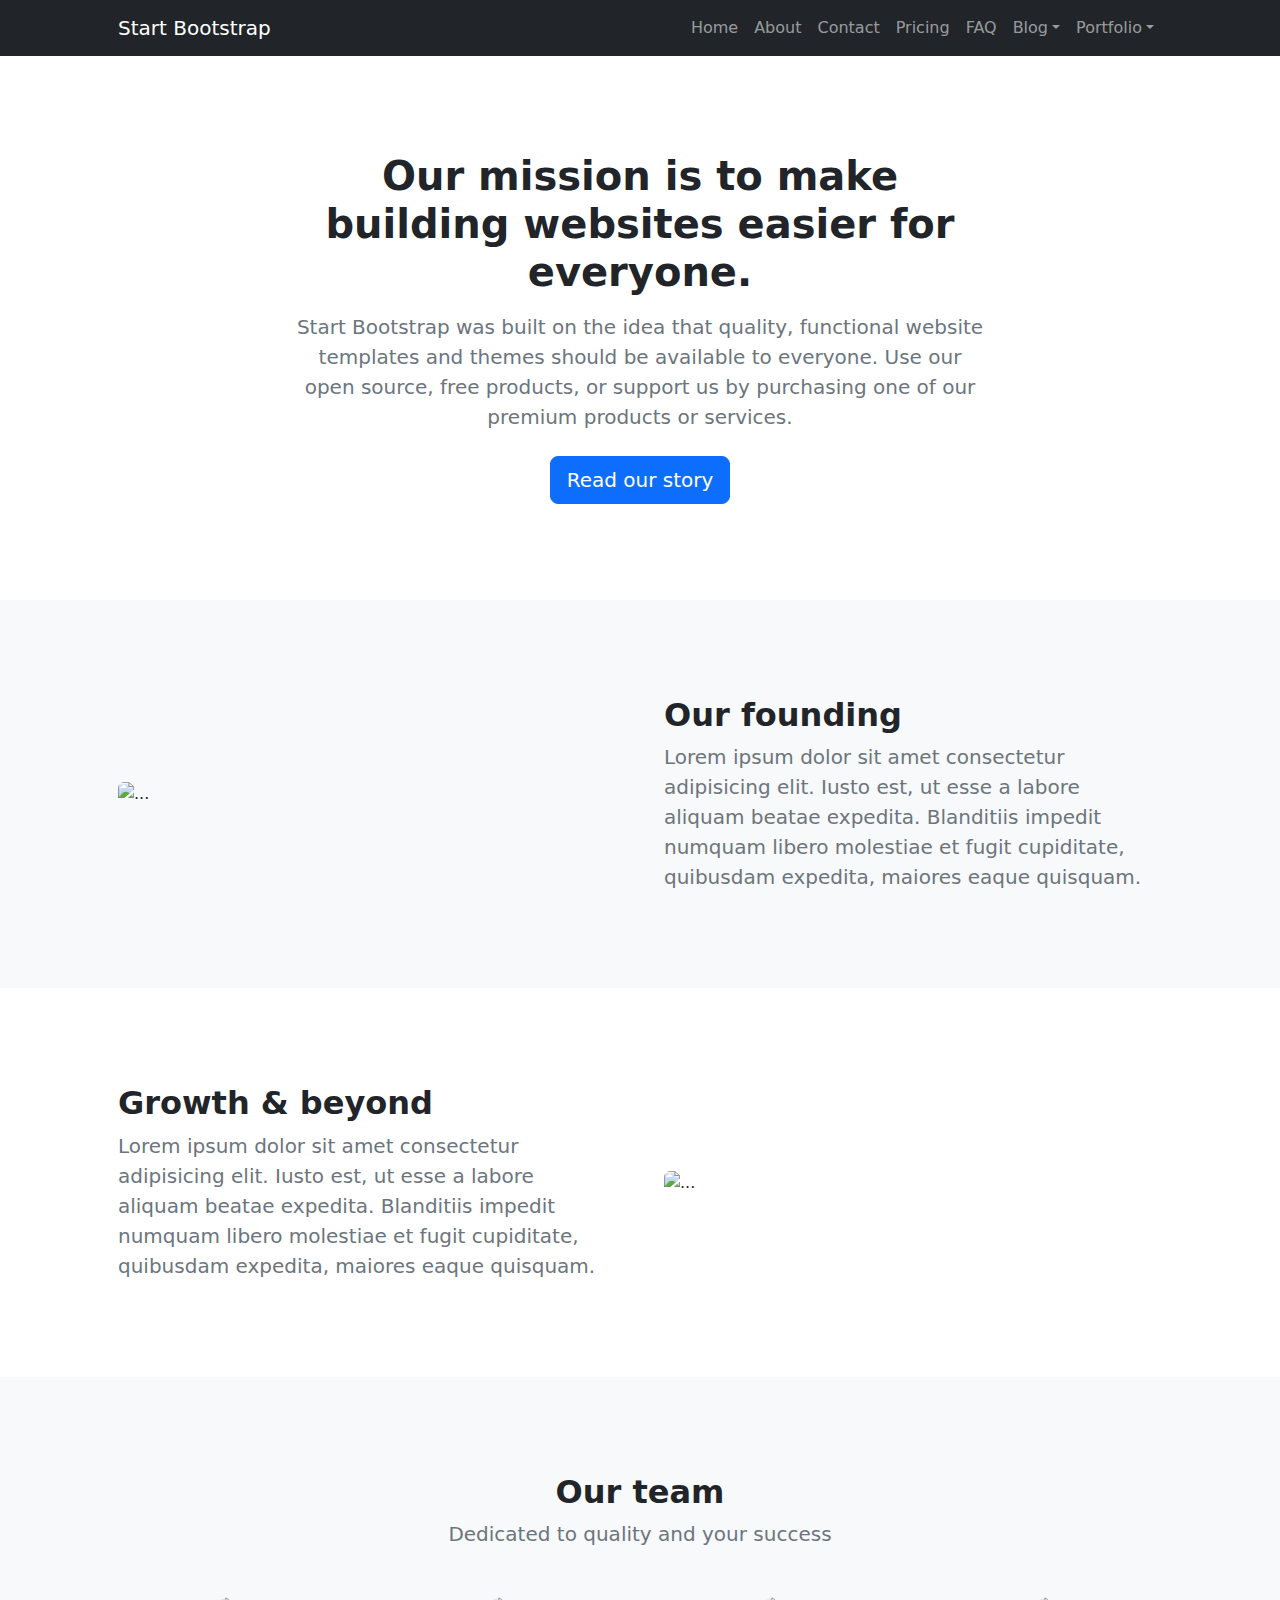
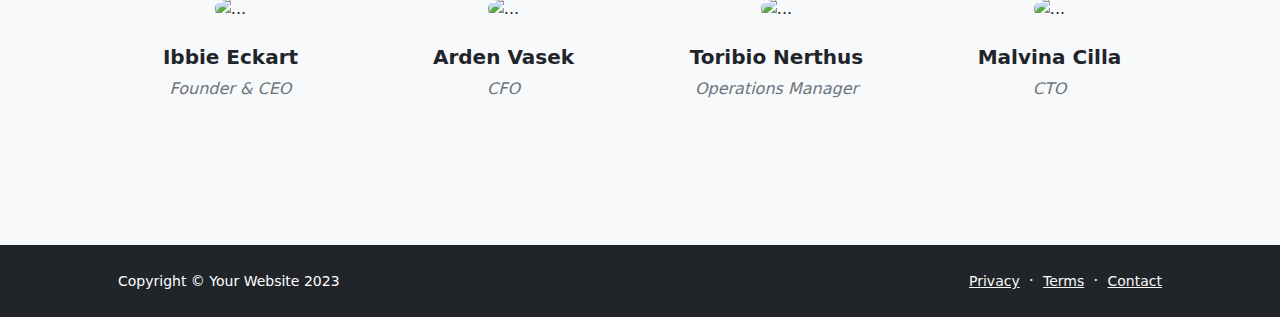
==== about.html @ d3261c60 "init: add template files from start bootstrap" ====
<!DOCTYPE html>
<html lang="en">
    <head>
        <meta charset="utf-8" />
        <meta name="viewport" content="width=device-width, initial-scale=1, shrink-to-fit=no" />
        <meta name="description" content="" />
        <meta name="author" content="" />
        <title>Modern Business - Start Bootstrap Template</title>
        <!-- Favicon-->
        <link rel="icon" type="image/x-icon" href="assets/favicon.ico" />
        <!-- Bootstrap icons-->
        <link href="https://cdn.jsdelivr.net/npm/bootstrap-icons@1.5.0/font/bootstrap-icons.css" rel="stylesheet" />
        <!-- Core theme CSS (includes Bootstrap)-->
        <link href="css/styles.css" rel="stylesheet" />
    </head>
    <body class="d-flex flex-column">
        <main class="flex-shrink-0">
            <!-- Navigation-->
            <nav class="navbar navbar-expand-lg navbar-dark bg-dark">
                <div class="container px-5">
                    <a class="navbar-brand" href="index.html">Start Bootstrap</a>
                    <button class="navbar-toggler" type="button" data-bs-toggle="collapse" data-bs-target="#navbarSupportedContent" aria-controls="navbarSupportedContent" aria-expanded="false" aria-label="Toggle navigation"><span class="navbar-toggler-icon"></span></button>
                    <div class="collapse navbar-collapse" id="navbarSupportedContent">
                        <ul class="navbar-nav ms-auto mb-2 mb-lg-0">
                            <li class="nav-item"><a class="nav-link" href="index.html">Home</a></li>
                            <li class="nav-item"><a class="nav-link" href="about.html">About</a></li>
                            <li class="nav-item"><a class="nav-link" href="contact.html">Contact</a></li>
                            <li class="nav-item"><a class="nav-link" href="pricing.html">Pricing</a></li>
                            <li class="nav-item"><a class="nav-link" href="faq.html">FAQ</a></li>
                            <li class="nav-item dropdown">
                                <a class="nav-link dropdown-toggle" id="navbarDropdownBlog" href="#" role="button" data-bs-toggle="dropdown" aria-expanded="false">Blog</a>
                                <ul class="dropdown-menu dropdown-menu-end" aria-labelledby="navbarDropdownBlog">
                                    <li><a class="dropdown-item" href="blog-home.html">Blog Home</a></li>
                                    <li><a class="dropdown-item" href="blog-post.html">Blog Post</a></li>
                                </ul>
                            </li>
                            <li class="nav-item dropdown">
                                <a class="nav-link dropdown-toggle" id="navbarDropdownPortfolio" href="#" role="button" data-bs-toggle="dropdown" aria-expanded="false">Portfolio</a>
                                <ul class="dropdown-menu dropdown-menu-end" aria-labelledby="navbarDropdownPortfolio">
                                    <li><a class="dropdown-item" href="portfolio-overview.html">Portfolio Overview</a></li>
                                    <li><a class="dropdown-item" href="portfolio-item.html">Portfolio Item</a></li>
                                </ul>
                            </li>
                        </ul>
                    </div>
                </div>
            </nav>
            <!-- Header-->
            <header class="py-5">
                <div class="container px-5">
                    <div class="row justify-content-center">
                        <div class="col-lg-8 col-xxl-6">
                            <div class="text-center my-5">
                                <h1 class="fw-bolder mb-3">Our mission is to make building websites easier for everyone.</h1>
                                <p class="lead fw-normal text-muted mb-4">Start Bootstrap was built on the idea that quality, functional website templates and themes should be available to everyone. Use our open source, free products, or support us by purchasing one of our premium products or services.</p>
                                <a class="btn btn-primary btn-lg" href="#scroll-target">Read our story</a>
                            </div>
                        </div>
                    </div>
                </div>
            </header>
            <!-- About section one-->
            <section class="py-5 bg-light" id="scroll-target">
                <div class="container px-5 my-5">
                    <div class="row gx-5 align-items-center">
                        <div class="col-lg-6"><img class="img-fluid rounded mb-5 mb-lg-0" src="https://dummyimage.com/600x400/343a40/6c757d" alt="..." /></div>
                        <div class="col-lg-6">
                            <h2 class="fw-bolder">Our founding</h2>
                            <p class="lead fw-normal text-muted mb-0">Lorem ipsum dolor sit amet consectetur adipisicing elit. Iusto est, ut esse a labore aliquam beatae expedita. Blanditiis impedit numquam libero molestiae et fugit cupiditate, quibusdam expedita, maiores eaque quisquam.</p>
                        </div>
                    </div>
                </div>
            </section>
            <!-- About section two-->
            <section class="py-5">
                <div class="container px-5 my-5">
                    <div class="row gx-5 align-items-center">
                        <div class="col-lg-6 order-first order-lg-last"><img class="img-fluid rounded mb-5 mb-lg-0" src="https://dummyimage.com/600x400/343a40/6c757d" alt="..." /></div>
                        <div class="col-lg-6">
                            <h2 class="fw-bolder">Growth &amp; beyond</h2>
                            <p class="lead fw-normal text-muted mb-0">Lorem ipsum dolor sit amet consectetur adipisicing elit. Iusto est, ut esse a labore aliquam beatae expedita. Blanditiis impedit numquam libero molestiae et fugit cupiditate, quibusdam expedita, maiores eaque quisquam.</p>
                        </div>
                    </div>
                </div>
            </section>
            <!-- Team members section-->
            <section class="py-5 bg-light">
                <div class="container px-5 my-5">
                    <div class="text-center">
                        <h2 class="fw-bolder">Our team</h2>
                        <p class="lead fw-normal text-muted mb-5">Dedicated to quality and your success</p>
                    </div>
                    <div class="row gx-5 row-cols-1 row-cols-sm-2 row-cols-xl-4 justify-content-center">
                        <div class="col mb-5 mb-5 mb-xl-0">
                            <div class="text-center">
                                <img class="img-fluid rounded-circle mb-4 px-4" src="https://dummyimage.com/150x150/ced4da/6c757d" alt="..." />
                                <h5 class="fw-bolder">Ibbie Eckart</h5>
                                <div class="fst-italic text-muted">Founder &amp; CEO</div>
                            </div>
                        </div>
                        <div class="col mb-5 mb-5 mb-xl-0">
                            <div class="text-center">
                                <img class="img-fluid rounded-circle mb-4 px-4" src="https://dummyimage.com/150x150/ced4da/6c757d" alt="..." />
                                <h5 class="fw-bolder">Arden Vasek</h5>
                                <div class="fst-italic text-muted">CFO</div>
                            </div>
                        </div>
                        <div class="col mb-5 mb-5 mb-sm-0">
                            <div class="text-center">
                                <img class="img-fluid rounded-circle mb-4 px-4" src="https://dummyimage.com/150x150/ced4da/6c757d" alt="..." />
                                <h5 class="fw-bolder">Toribio Nerthus</h5>
                                <div class="fst-italic text-muted">Operations Manager</div>
                            </div>
                        </div>
                        <div class="col mb-5">
                            <div class="text-center">
                                <img class="img-fluid rounded-circle mb-4 px-4" src="https://dummyimage.com/150x150/ced4da/6c757d" alt="..." />
                                <h5 class="fw-bolder">Malvina Cilla</h5>
                                <div class="fst-italic text-muted">CTO</div>
                            </div>
                        </div>
                    </div>
                </div>
            </section>
        </main>
        <!-- Footer-->
        <footer class="bg-dark py-4 mt-auto">
            <div class="container px-5">
                <div class="row align-items-center justify-content-between flex-column flex-sm-row">
                    <div class="col-auto"><div class="small m-0 text-white">Copyright &copy; Your Website 2023</div></div>
                    <div class="col-auto">
                        <a class="link-light small" href="#!">Privacy</a>
                        <span class="text-white mx-1">&middot;</span>
                        <a class="link-light small" href="#!">Terms</a>
                        <span class="text-white mx-1">&middot;</span>
                        <a class="link-light small" href="#!">Contact</a>
                    </div>
                </div>
            </div>
        </footer>
        <!-- Bootstrap core JS-->
        <script src="https://cdn.jsdelivr.net/npm/bootstrap@5.2.3/dist/js/bootstrap.bundle.min.js"></script>
        <!-- Core theme JS-->
        <script src="js/scripts.js"></script>
    </body>
</html>
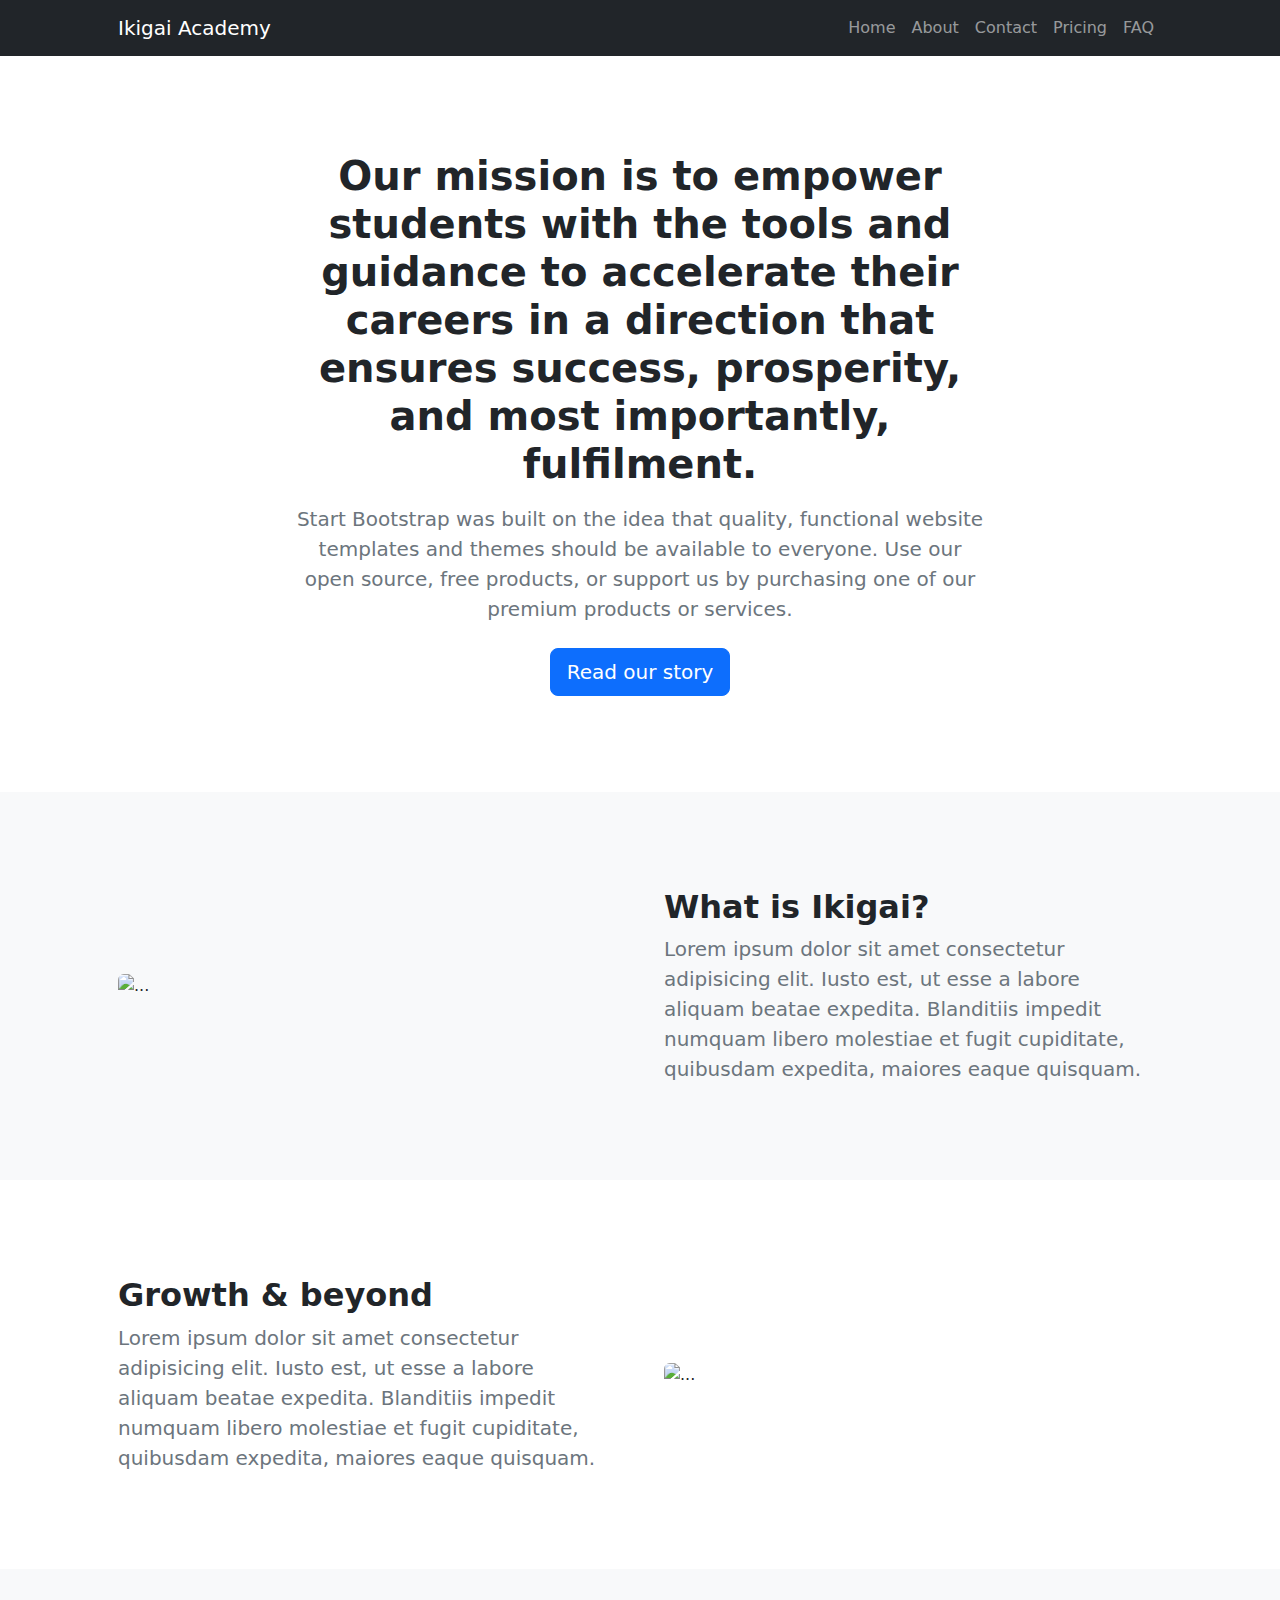
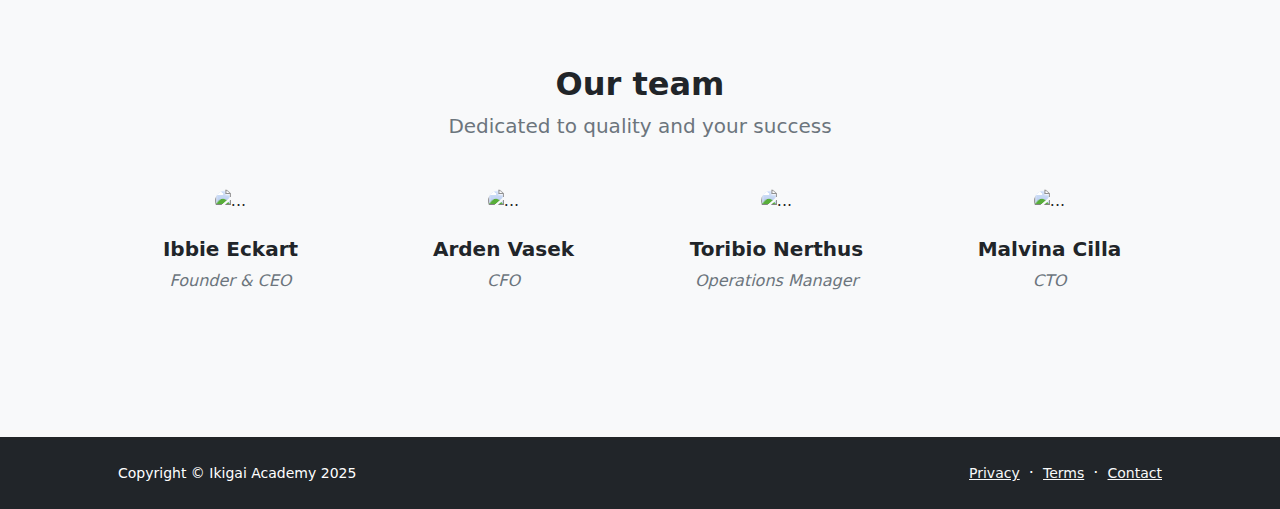
==== commit b2fd3d3b: "chore: added ikigai lotus image" ====
--- a/about.html
+++ b/about.html
@@ -3,13 +3,14 @@
     <head>
         <meta charset="utf-8" />
         <meta name="viewport" content="width=device-width, initial-scale=1, shrink-to-fit=no" />
-        <meta name="description" content="" />
-        <meta name="author" content="" />
-        <title>Modern Business - Start Bootstrap Template</title>
-        <!-- Favicon-->
+        <meta name="description" content="Discover how Ikigai Academy empowers students and educators with top-notch academic support, tutoring, essay writing, and educational resources. Learn more about our mission, values, and expertise in delivering excellence in education." />
+        <meta name="author" content="Meet the founders of Ikigai Academy, passionate educators and industry experts dedicated to transforming academic success. Learn about their journey, expertise, and mission to provide exceptional educational support and resources." />
+        <title>Ikigai Academy About Us page</title>
+        <!-- Favicon--> 
         <link rel="icon" type="image/x-icon" href="assets/favicon.ico" />
         <!-- Bootstrap icons-->
-        <link href="https://cdn.jsdelivr.net/npm/bootstrap-icons@1.5.0/font/bootstrap-icons.css" rel="stylesheet" />
+        <!-- <link href="https://cdn.jsdelivr.net/npm/bootstrap-icons@1.5.0/font/bootstrap-icons.css" rel="stylesheet" /> -->
+        <link rel="stylesheet" href="https://cdn.jsdelivr.net/npm/bootstrap-icons@1.11.3/font/bootstrap-icons.min.css">
         <!-- Core theme CSS (includes Bootstrap)-->
         <link href="css/styles.css" rel="stylesheet" />
     </head>
@@ -18,7 +19,7 @@
             <!-- Navigation-->
             <nav class="navbar navbar-expand-lg navbar-dark bg-dark">
                 <div class="container px-5">
-                    <a class="navbar-brand" href="index.html">Start Bootstrap</a>
+                    <a class="navbar-brand" href="index.html">Ikigai Academy</a>
                     <button class="navbar-toggler" type="button" data-bs-toggle="collapse" data-bs-target="#navbarSupportedContent" aria-controls="navbarSupportedContent" aria-expanded="false" aria-label="Toggle navigation"><span class="navbar-toggler-icon"></span></button>
                     <div class="collapse navbar-collapse" id="navbarSupportedContent">
                         <ul class="navbar-nav ms-auto mb-2 mb-lg-0">
@@ -27,7 +28,7 @@
                             <li class="nav-item"><a class="nav-link" href="contact.html">Contact</a></li>
                             <li class="nav-item"><a class="nav-link" href="pricing.html">Pricing</a></li>
                             <li class="nav-item"><a class="nav-link" href="faq.html">FAQ</a></li>
-                            <li class="nav-item dropdown">
+                            <!-- <li class="nav-item dropdown">
                                 <a class="nav-link dropdown-toggle" id="navbarDropdownBlog" href="#" role="button" data-bs-toggle="dropdown" aria-expanded="false">Blog</a>
                                 <ul class="dropdown-menu dropdown-menu-end" aria-labelledby="navbarDropdownBlog">
                                     <li><a class="dropdown-item" href="blog-home.html">Blog Home</a></li>
@@ -40,7 +41,7 @@
                                     <li><a class="dropdown-item" href="portfolio-overview.html">Portfolio Overview</a></li>
                                     <li><a class="dropdown-item" href="portfolio-item.html">Portfolio Item</a></li>
                                 </ul>
-                            </li>
+                            </li> -->
                         </ul>
                     </div>
                 </div>
@@ -51,7 +52,7 @@
                     <div class="row justify-content-center">
                         <div class="col-lg-8 col-xxl-6">
                             <div class="text-center my-5">
-                                <h1 class="fw-bolder mb-3">Our mission is to make building websites easier for everyone.</h1>
+                                <h1 class="fw-bolder mb-3">Our mission is to empower students with the tools and guidance to accelerate their careers in a direction that ensures success, prosperity, and most importantly, fulfilment. </h1>
                                 <p class="lead fw-normal text-muted mb-4">Start Bootstrap was built on the idea that quality, functional website templates and themes should be available to everyone. Use our open source, free products, or support us by purchasing one of our premium products or services.</p>
                                 <a class="btn btn-primary btn-lg" href="#scroll-target">Read our story</a>
                             </div>
@@ -65,7 +66,7 @@
                     <div class="row gx-5 align-items-center">
                         <div class="col-lg-6"><img class="img-fluid rounded mb-5 mb-lg-0" src="https://dummyimage.com/600x400/343a40/6c757d" alt="..." /></div>
                         <div class="col-lg-6">
-                            <h2 class="fw-bolder">Our founding</h2>
+                            <h2 class="fw-bolder">What is Ikigai?</h2>
                             <p class="lead fw-normal text-muted mb-0">Lorem ipsum dolor sit amet consectetur adipisicing elit. Iusto est, ut esse a labore aliquam beatae expedita. Blanditiis impedit numquam libero molestiae et fugit cupiditate, quibusdam expedita, maiores eaque quisquam.</p>
                         </div>
                     </div>
@@ -127,7 +128,7 @@
         <footer class="bg-dark py-4 mt-auto">
             <div class="container px-5">
                 <div class="row align-items-center justify-content-between flex-column flex-sm-row">
-                    <div class="col-auto"><div class="small m-0 text-white">Copyright &copy; Your Website 2023</div></div>
+                    <div class="col-auto"><div class="small m-0 text-white">Copyright &copy; Ikigai Academy 2025</div></div>
                     <div class="col-auto">
                         <a class="link-light small" href="#!">Privacy</a>
                         <span class="text-white mx-1">&middot;</span>
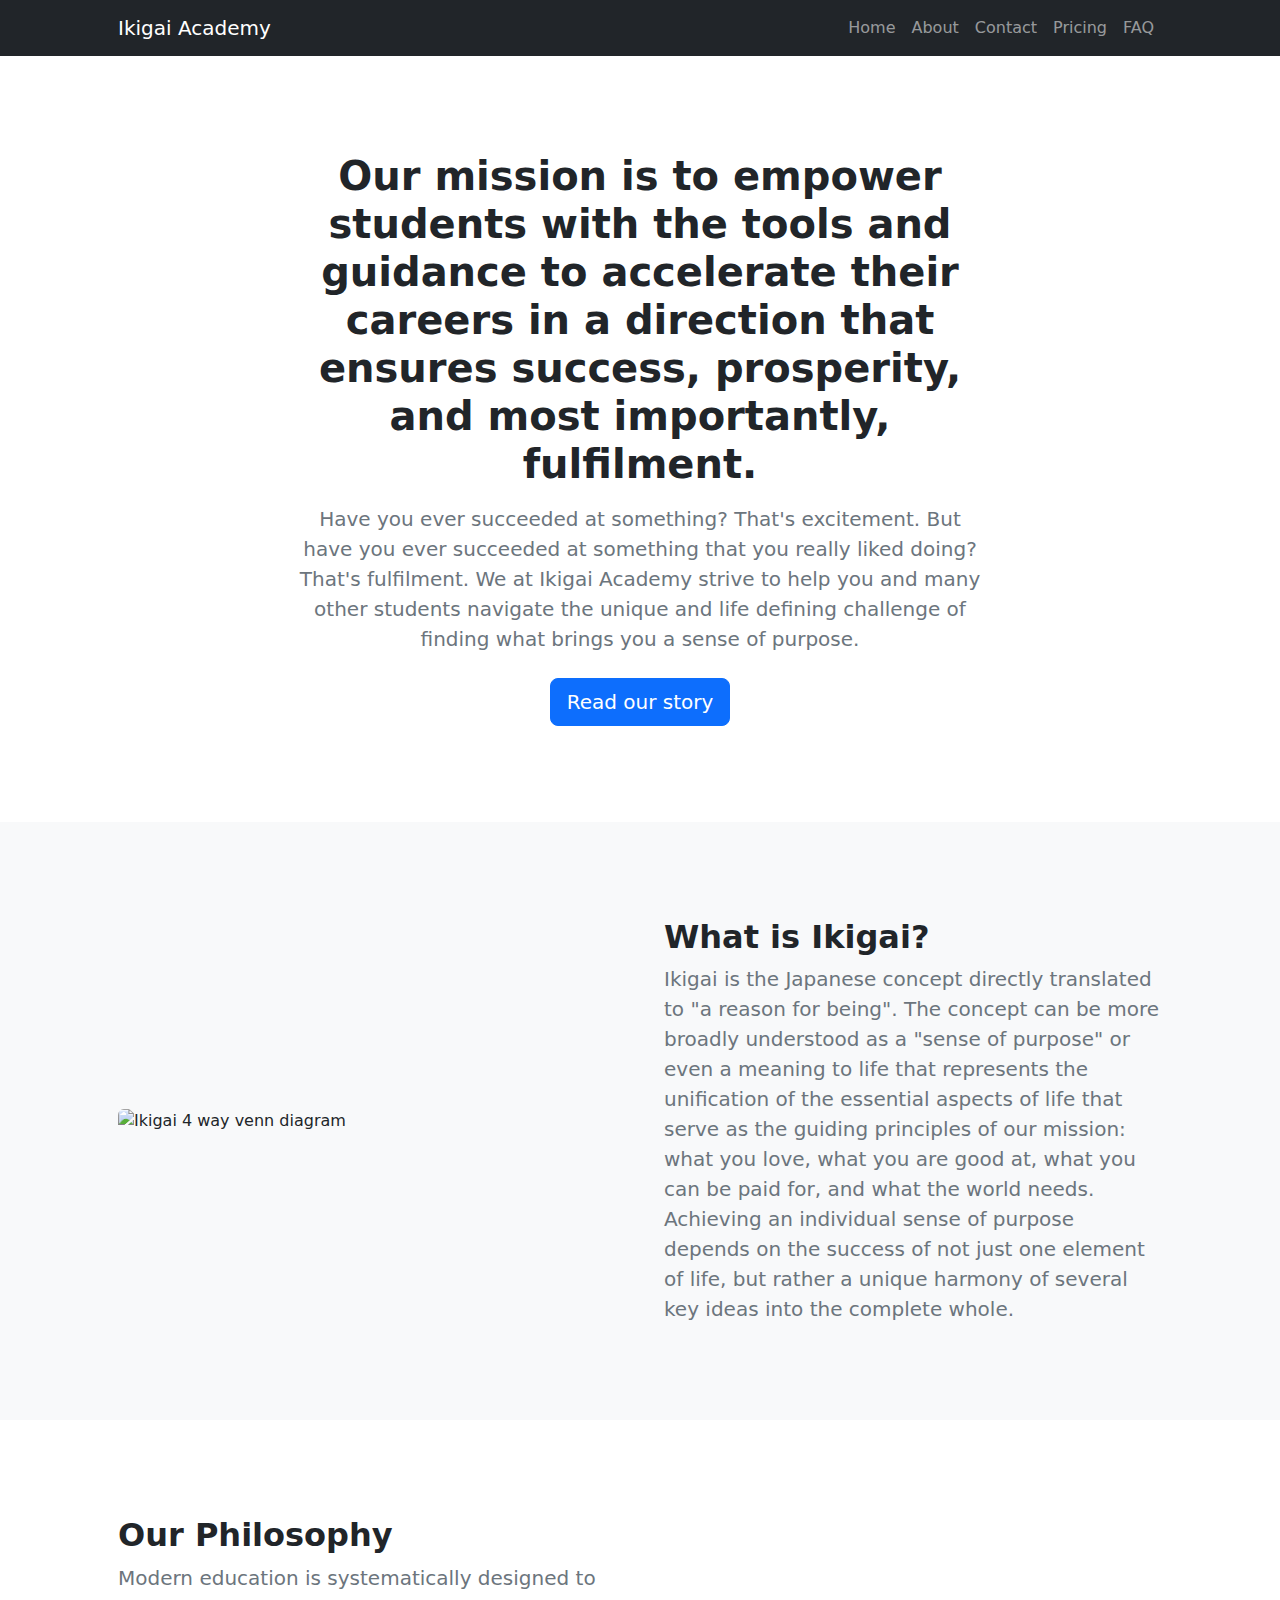
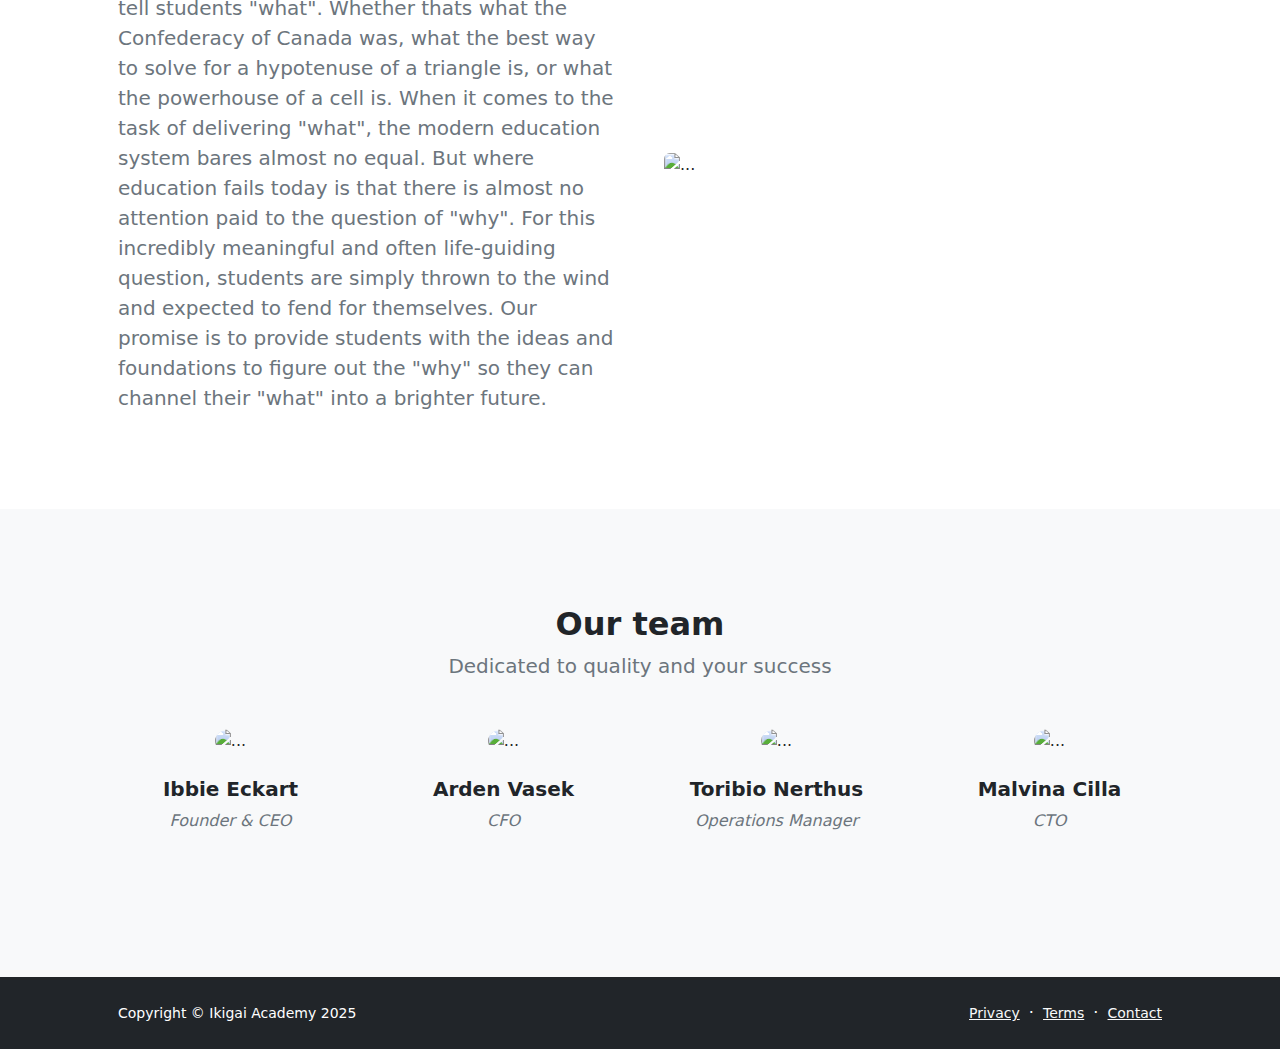
==== commit 628b067e: "chore: Added in mission statement, what is ikigai, and our philosophy sections" ====
--- a/about.html
+++ b/about.html
@@ -53,7 +53,7 @@
                         <div class="col-lg-8 col-xxl-6">
                             <div class="text-center my-5">
                                 <h1 class="fw-bolder mb-3">Our mission is to empower students with the tools and guidance to accelerate their careers in a direction that ensures success, prosperity, and most importantly, fulfilment. </h1>
-                                <p class="lead fw-normal text-muted mb-4">Start Bootstrap was built on the idea that quality, functional website templates and themes should be available to everyone. Use our open source, free products, or support us by purchasing one of our premium products or services.</p>
+                                <p class="lead fw-normal text-muted mb-4">Have you ever succeeded at something? That's excitement. But have you ever succeeded at something that you really liked doing? That's fulfilment. We at Ikigai Academy strive to help you and many other students navigate the unique and life defining challenge of finding what brings you a sense of purpose. </p>
                                 <a class="btn btn-primary btn-lg" href="#scroll-target">Read our story</a>
                             </div>
                         </div>
@@ -64,10 +64,10 @@
             <section class="py-5 bg-light" id="scroll-target">
                 <div class="container px-5 my-5">
                     <div class="row gx-5 align-items-center">
-                        <div class="col-lg-6"><img class="img-fluid rounded mb-5 mb-lg-0" src="https://dummyimage.com/600x400/343a40/6c757d" alt="..." /></div>
+                        <div class="col-lg-6"><img class="img-fluid rounded mb-5 mb-lg-0" src="assets/Ikigai Benefits.png" alt="Ikigai 4 way venn diagram" /></div>
                         <div class="col-lg-6">
                             <h2 class="fw-bolder">What is Ikigai?</h2>
-                            <p class="lead fw-normal text-muted mb-0">Lorem ipsum dolor sit amet consectetur adipisicing elit. Iusto est, ut esse a labore aliquam beatae expedita. Blanditiis impedit numquam libero molestiae et fugit cupiditate, quibusdam expedita, maiores eaque quisquam.</p>
+                            <p class="lead fw-normal text-muted mb-0">Ikigai is the Japanese concept directly translated to "a reason for being". The concept can be more broadly understood as a "sense of purpose" or even a meaning to life that represents the unification of the essential aspects of life that serve as the guiding principles of our mission: what you love, what you are good at, what you can be paid for, and what the world needs. Achieving an individual sense of purpose depends on the success of not just one element of life, but rather a unique harmony of several key ideas into the complete whole. </p>
                         </div>
                     </div>
                 </div>
@@ -78,8 +78,8 @@
                     <div class="row gx-5 align-items-center">
                         <div class="col-lg-6 order-first order-lg-last"><img class="img-fluid rounded mb-5 mb-lg-0" src="https://dummyimage.com/600x400/343a40/6c757d" alt="..." /></div>
                         <div class="col-lg-6">
-                            <h2 class="fw-bolder">Growth &amp; beyond</h2>
-                            <p class="lead fw-normal text-muted mb-0">Lorem ipsum dolor sit amet consectetur adipisicing elit. Iusto est, ut esse a labore aliquam beatae expedita. Blanditiis impedit numquam libero molestiae et fugit cupiditate, quibusdam expedita, maiores eaque quisquam.</p>
+                            <h2 class="fw-bolder">Our Philosophy</h2>
+                            <p class="lead fw-normal text-muted mb-0">Modern education is systematically designed to tell students "what". Whether thats what the Confederacy of Canada was, what the best way to solve for a hypotenuse of a triangle is, or what the powerhouse of a cell is. When it comes to the task of delivering "what", the modern education system bares almost no equal. But where education fails today is that there is almost no attention paid to the question of "why". For this incredibly meaningful and often life-guiding question, students are simply thrown to the wind and expected to fend for themselves. Our promise is to provide students with the ideas and foundations to figure out the "why" so they can channel their "what" into a brighter future. </p>
                         </div>
                     </div>
                 </div>
